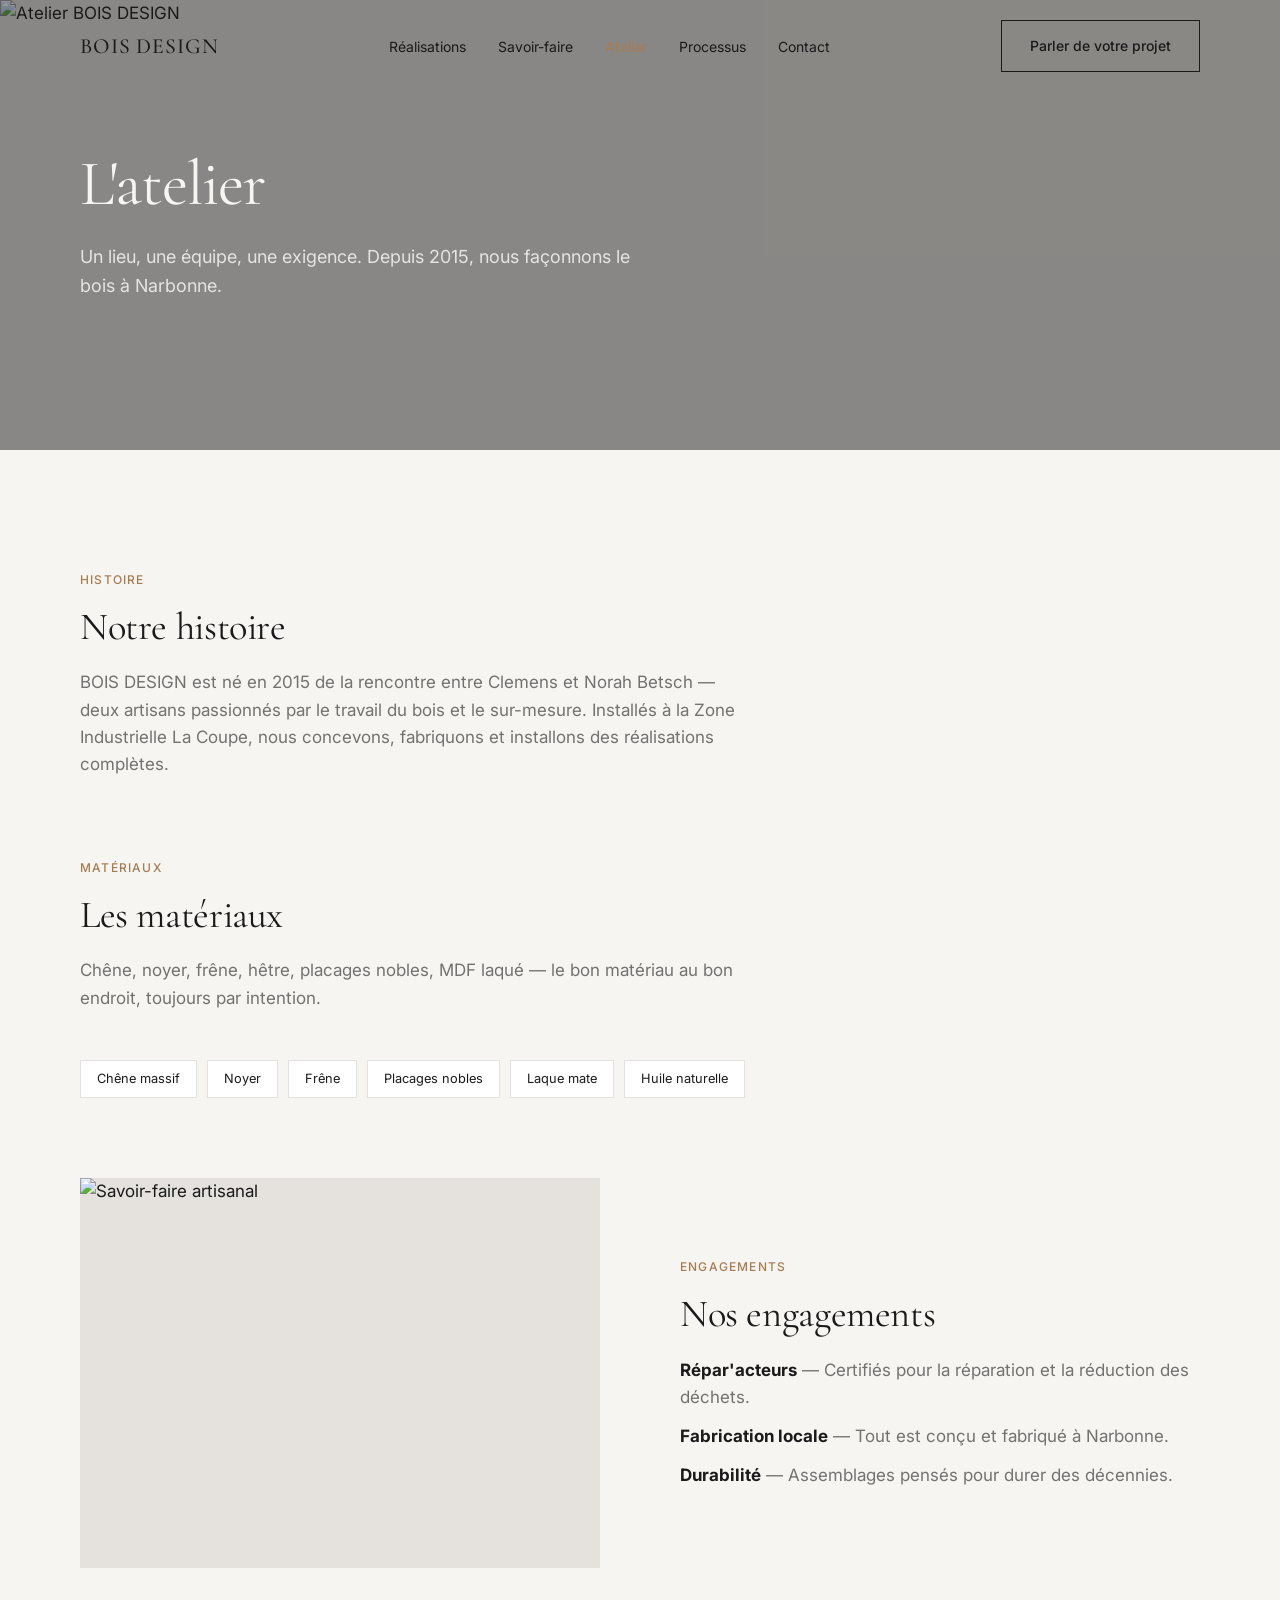
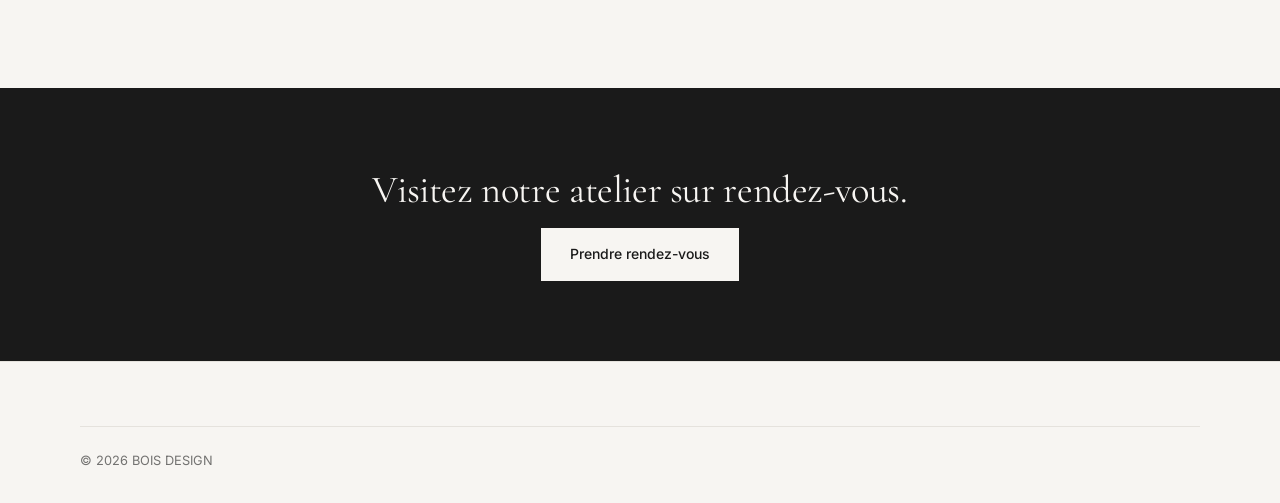
==== prototype/atelier.html @ b40c3cc8 "Site vitrine BOIS DESIGN Narbonne — prototype premium et documentation. Deploiement Vercel avec sort" ====
<!DOCTYPE html>
<html lang="fr">
<head>
  <meta charset="UTF-8">
  <meta name="viewport" content="width=device-width, initial-scale=1.0">
  <title>Notre Atelier d'Ébénisterie à Narbonne — BOIS DESIGN</title>
  <meta name="description" content="Atelier de fabrication à Narbonne depuis 2015. Ébénistes, certification Répar'acteurs, savoir-faire artisanal.">
  <link rel="preconnect" href="https://fonts.googleapis.com">
  <link rel="preconnect" href="https://fonts.gstatic.com" crossorigin>
  <link href="https://fonts.googleapis.com/css2?family=Cormorant+Garamond:wght@400;500&family=Inter:wght@400;500&display=swap" rel="stylesheet">
  <link rel="stylesheet" href="css/style.css">
</head>
<body>
  <header class="nav scrolled">
    <div class="container nav__inner">
      <a href="index.html" class="logo">BOIS DESIGN</a>
      <ul class="nav__links">
        <li><a href="realisations.html">Réalisations</a></li>
        <li><a href="savoir-faire.html">Savoir-faire</a></li>
        <li><a href="atelier.html">Atelier</a></li>
        <li><a href="processus.html">Processus</a></li>
        <li><a href="contact.html">Contact</a></li>
      </ul>
      <a href="contact.html" class="btn btn--outline nav__cta">Parler de votre projet</a>
      <button class="menu-toggle" aria-label="Menu"><span></span><span></span><span></span></button>
    </div>
  </header>

  <nav class="mobile-menu" aria-hidden="true">
    <a href="realisations.html">Réalisations</a>
    <a href="savoir-faire.html">Savoir-faire</a>
    <a href="atelier.html">Atelier</a>
    <a href="processus.html">Processus</a>
    <a href="contact.html">Contact</a>
    <a href="tel:+33468454340" class="mobile-menu__phone">04 68 45 43 40</a>
  </nav>

  <main>
    <section class="hero hero--page">
      <div class="hero__bg">
        <img src="https://images.unsplash.com/photo-1503387762-592deb58ef4e?w=1920&q=80" alt="Atelier BOIS DESIGN">
        <div class="hero__overlay"></div>
      </div>
      <div class="container hero__content reveal">
        <h1>L'atelier</h1>
        <p class="lead">Un lieu, une équipe, une exigence. Depuis 2015, nous façonnons le bois à Narbonne.</p>
      </div>
    </section>

    <section class="section">
      <div class="container">
        <div class="content-block reveal">
          <div class="overline">Histoire</div>
          <h2 class="h2">Notre histoire</h2>
          <p style="color:var(--text-muted);max-width:60ch;margin-top:16px">BOIS DESIGN est né en 2015 de la rencontre entre Clemens et Norah Betsch — deux artisans passionnés par le travail du bois et le sur-mesure. Installés à la Zone Industrielle La Coupe, nous concevons, fabriquons et installons des réalisations complètes.</p>
        </div>

        <div class="content-block reveal">
          <div class="overline">Matériaux</div>
          <h2 class="h2">Les matériaux</h2>
          <p style="color:var(--text-muted);max-width:60ch;margin:16px 0 24px">Chêne, noyer, frêne, hêtre, placages nobles, MDF laqué — le bon matériau au bon endroit, toujours par intention.</p>
          <div class="materials">
            <span class="material-tag">Chêne massif</span>
            <span class="material-tag">Noyer</span>
            <span class="material-tag">Frêne</span>
            <span class="material-tag">Placages nobles</span>
            <span class="material-tag">Laque mate</span>
            <span class="material-tag">Huile naturelle</span>
          </div>
        </div>

        <div class="content-block split reveal">
          <div class="split__image"><img src="https://images.unsplash.com/photo-1600047509807-ba8f99d2cdde?w=800&q=80" alt="Savoir-faire artisanal"></div>
          <div>
            <div class="overline">Engagements</div>
            <h2 class="h2">Nos engagements</h2>
            <p style="color:var(--text-muted);margin-top:16px"><strong style="color:var(--primary)">Répar'acteurs</strong> — Certifiés pour la réparation et la réduction des déchets.</p>
            <p style="color:var(--text-muted);margin-top:12px"><strong style="color:var(--primary)">Fabrication locale</strong> — Tout est conçu et fabriqué à Narbonne.</p>
            <p style="color:var(--text-muted);margin-top:12px"><strong style="color:var(--primary)">Durabilité</strong> — Assemblages pensés pour durer des décennies.</p>
          </div>
        </div>
      </div>
    </section>

    <section class="cta-banner">
      <div class="container reveal">
        <h2>Visitez notre atelier sur rendez-vous.</h2>
        <a href="contact.html" class="btn btn--primary">Prendre rendez-vous</a>
      </div>
    </section>
  </main>

  <footer class="footer">
    <div class="container footer__bottom"><span>© 2026 BOIS DESIGN</span></div>
  </footer>

  <script src="js/data.js"></script>
  <script src="js/app.js"></script>
</body>
</html>
---- prototype/css/style.css ----
:root {
  --primary: #1a1a1a;
  --secondary: #f7f5f2;
  --accent: #a67c52;
  --neutral: #e5e2dd;
  --white: #ffffff;
  --text-muted: rgba(26, 26, 26, 0.6);
  --container: 1280px;
  --section-space: 120px;
  --font-serif: "Cormorant Garamond", Georgia, serif;
  --font-sans: "Inter", system-ui, sans-serif;
}

*,
*::before,
*::after {
  box-sizing: border-box;
  margin: 0;
  padding: 0;
}

html {
  scroll-behavior: smooth;
}

body {
  font-family: var(--font-sans);
  font-size: 17px;
  line-height: 1.6;
  color: var(--primary);
  background: var(--secondary);
  -webkit-font-smoothing: antialiased;
}

img {
  display: block;
  max-width: 100%;
  height: auto;
  background: var(--neutral);
}

a {
  color: inherit;
  text-decoration: none;
}

button,
input,
select,
textarea {
  font: inherit;
}

.container {
  width: min(var(--container), 100% - 48px);
  margin-inline: auto;
}

@media (min-width: 1024px) {
  .container {
    width: min(var(--container), 100% - 160px);
  }
}

/* Nav */
.nav {
  position: fixed;
  inset: 0 0 auto;
  z-index: 100;
  padding: 20px 0;
  transition: background 0.3s, backdrop-filter 0.3s, border-color 0.3s;
}

.nav.scrolled {
  background: rgba(247, 245, 242, 0.9);
  backdrop-filter: blur(12px);
  border-bottom: 1px solid var(--neutral);
}

.nav__inner {
  display: flex;
  align-items: center;
  justify-content: space-between;
  gap: 24px;
}

.logo {
  font-family: var(--font-serif);
  font-size: 1.35rem;
  letter-spacing: 0.04em;
  font-weight: 500;
}

.nav__links {
  display: none;
  align-items: center;
  gap: 32px;
  list-style: none;
}

.nav__links a {
  font-size: 0.875rem;
  transition: color 0.2s;
}

.nav__links a:hover,
.nav__links a.active {
  color: var(--accent);
}

.nav__cta {
  display: none;
}

.btn {
  display: inline-flex;
  align-items: center;
  justify-content: center;
  gap: 8px;
  padding: 14px 28px;
  font-size: 0.875rem;
  font-weight: 500;
  border: 1px solid transparent;
  cursor: pointer;
  transition: background 0.25s, color 0.25s, border-color 0.25s;
}

.btn--primary {
  background: var(--primary);
  color: var(--secondary);
}

.btn--primary:hover {
  background: #333;
}

.btn--outline {
  background: transparent;
  color: var(--primary);
  border-color: var(--primary);
}

.btn--outline:hover {
  background: var(--primary);
  color: var(--secondary);
}

.btn--text {
  padding: 0;
  background: none;
  color: var(--accent);
  font-weight: 500;
}

.btn--text:hover {
  color: var(--primary);
}

.menu-toggle {
  display: flex;
  flex-direction: column;
  gap: 5px;
  background: none;
  border: none;
  cursor: pointer;
  padding: 4px;
}

.menu-toggle span {
  display: block;
  width: 22px;
  height: 1.5px;
  background: var(--primary);
  transition: transform 0.3s, opacity 0.3s;
}

.menu-toggle.open span:nth-child(1) {
  transform: translateY(6.5px) rotate(45deg);
}

.menu-toggle.open span:nth-child(2) {
  opacity: 0;
}

.menu-toggle.open span:nth-child(3) {
  transform: translateY(-6.5px) rotate(-45deg);
}

.mobile-menu {
  position: fixed;
  inset: 0;
  z-index: 99;
  background: var(--secondary);
  padding: 100px 32px 40px;
  display: flex;
  flex-direction: column;
  gap: 24px;
  transform: translateX(100%);
  transition: transform 0.35s ease;
}

.mobile-menu.open {
  transform: translateX(0);
}

.mobile-menu a {
  font-family: var(--font-serif);
  font-size: 2rem;
}

.mobile-menu__phone {
  margin-top: auto;
  font-size: 1.1rem;
  color: var(--accent);
}

@media (min-width: 900px) {
  .nav__links,
  .nav__cta {
    display: flex;
  }

  .menu-toggle {
    display: none;
  }
}

/* Typography */
.overline {
  font-size: 0.75rem;
  font-weight: 500;
  letter-spacing: 0.1em;
  text-transform: uppercase;
  color: var(--accent);
  margin-bottom: 16px;
}

h1,
.h1 {
  font-family: var(--font-serif);
  font-size: clamp(2.25rem, 5vw, 4rem);
  font-weight: 400;
  line-height: 1.1;
  letter-spacing: -0.02em;
}

h2,
.h2 {
  font-family: var(--font-serif);
  font-size: clamp(1.75rem, 3vw, 2.75rem);
  font-weight: 400;
  line-height: 1.15;
  letter-spacing: -0.01em;
}

.lead {
  font-size: 1.125rem;
  color: var(--text-muted);
  max-width: 52ch;
}

.section {
  padding: var(--section-space) 0;
}

.section--tight {
  padding: 80px 0;
}

.section-header {
  margin-bottom: 64px;
}

.section-header--center {
  text-align: center;
}

.section-header--center .lead {
  margin-inline: auto;
}

/* Hero */
.hero {
  position: relative;
  min-height: 100vh;
  display: flex;
  align-items: flex-end;
  padding-bottom: 80px;
  overflow: hidden;
}

.hero__bg {
  position: absolute;
  inset: 0;
  z-index: 0;
}

.hero__bg img,
.hero__video {
  width: 100%;
  height: 100%;
  object-fit: cover;
}

.hero__video {
  display: block;
}

@media (prefers-reduced-motion: reduce) {
  .hero__video {
    display: none;
  }

  .hero__bg--video {
    background-image: url("https://images.unsplash.com/photo-1600607687939-ce8a6c25118c?w=1920&q=80");
    background-size: cover;
    background-position: center;
  }
}

.hero__overlay {
  position: absolute;
  inset: 0;
  background: linear-gradient(
    to top,
    rgba(26, 26, 26, 0.75) 0%,
    rgba(26, 26, 26, 0.2) 50%,
    rgba(26, 26, 26, 0.35) 100%
  );
}

.hero__content {
  position: relative;
  z-index: 1;
  color: var(--secondary);
}

.hero__content .lead {
  color: rgba(247, 245, 242, 0.85);
  margin: 24px 0 40px;
}

.hero__actions {
  display: flex;
  flex-wrap: wrap;
  gap: 16px;
}

.hero--page {
  min-height: 50vh;
  align-items: center;
  padding-top: 120px;
}

.hero--page .hero__overlay {
  background: rgba(26, 26, 26, 0.45);
}

/* Intro */
.intro {
  text-align: center;
}

.intro p {
  max-width: 68ch;
  margin-inline: auto;
  font-size: 1.2rem;
  line-height: 1.7;
  color: var(--text-muted);
}

/* Projects grid */
.projects-grid {
  display: grid;
  grid-template-columns: 1fr;
  gap: 32px;
}

@media (min-width: 700px) {
  .projects-grid {
    grid-template-columns: repeat(2, 1fr);
  }
}

@media (min-width: 1024px) {
  .projects-grid--3 {
    grid-template-columns: repeat(3, 1fr);
  }
}

.project-card {
  display: block;
  group: card;
}

.project-card__image {
  position: relative;
  overflow: hidden;
  aspect-ratio: 4 / 5;
  background: var(--neutral);
}

.project-card__image img {
  width: 100%;
  height: 100%;
  object-fit: cover;
  transition: transform 0.6s ease;
}

.project-card:hover .project-card__image img {
  transform: scale(1.03);
}

.project-card__meta {
  padding-top: 20px;
}

.project-card__cat {
  font-size: 0.7rem;
  font-weight: 500;
  letter-spacing: 0.1em;
  text-transform: uppercase;
  color: var(--accent);
}

.project-card__title {
  font-family: var(--font-serif);
  font-size: 1.5rem;
  margin-top: 6px;
}

.project-card__info {
  font-size: 0.875rem;
  color: var(--text-muted);
  margin-top: 4px;
}

/* Filters */
.filters {
  display: flex;
  flex-wrap: wrap;
  gap: 8px 24px;
  margin-bottom: 48px;
}

.filter-btn {
  background: none;
  border: none;
  padding: 8px 0;
  font-size: 0.875rem;
  color: var(--text-muted);
  cursor: pointer;
  position: relative;
  transition: color 0.2s;
}

.filter-btn::after {
  content: "";
  position: absolute;
  left: 0;
  bottom: 0;
  width: 0;
  height: 1px;
  background: var(--accent);
  transition: width 0.3s;
}

.filter-btn:hover,
.filter-btn.active {
  color: var(--primary);
}

.filter-btn.active::after {
  width: 100%;
}

/* Expertise */
.expertise-grid {
  display: grid;
  grid-template-columns: 1fr;
  gap: 40px;
}

@media (min-width: 768px) {
  .expertise-grid {
    grid-template-columns: repeat(2, 1fr);
  }
}

@media (min-width: 1024px) {
  .expertise-grid {
    grid-template-columns: repeat(4, 1fr);
    gap: 32px;
  }
}

.expertise-item h3 {
  font-family: var(--font-serif);
  font-size: 1.35rem;
  margin-bottom: 12px;
}

.expertise-item p {
  font-size: 0.95rem;
  color: var(--text-muted);
}

/* Process */
.process-steps {
  display: grid;
  grid-template-columns: 1fr;
  gap: 32px;
}

@media (min-width: 768px) {
  .process-steps {
    grid-template-columns: repeat(4, 1fr);
    gap: 24px;
  }
}

.process-step__num {
  font-family: var(--font-serif);
  font-size: 2.5rem;
  color: var(--accent);
  line-height: 1;
  margin-bottom: 12px;
}

.process-step h3 {
  font-family: var(--font-serif);
  font-size: 1.25rem;
  margin-bottom: 8px;
}

.process-step p {
  font-size: 0.9rem;
  color: var(--text-muted);
}

/* Split */
.split {
  display: grid;
  grid-template-columns: 1fr;
  gap: 48px;
  align-items: center;
}

@media (min-width: 900px) {
  .split {
    grid-template-columns: 1fr 1fr;
    gap: 80px;
  }

  .split--reverse .split__image {
    order: -1;
  }
}

.split__image {
  overflow: hidden;
  aspect-ratio: 4 / 3;
  background: var(--neutral);
}

.split__image img {
  width: 100%;
  height: 100%;
  object-fit: cover;
}

/* Testimonials */
.testimonials {
  display: grid;
  grid-template-columns: 1fr;
  gap: 40px;
}

@media (min-width: 768px) {
  .testimonials {
    grid-template-columns: repeat(2, 1fr);
  }
}

.testimonial blockquote {
  font-family: var(--font-serif);
  font-size: 1.35rem;
  line-height: 1.5;
  margin-bottom: 16px;
}

.testimonial cite {
  font-size: 0.875rem;
  font-style: normal;
  color: var(--text-muted);
}

/* CTA banner */
.cta-banner {
  background: var(--primary);
  color: var(--secondary);
  padding: 80px 0;
  text-align: center;
}

.cta-banner h2 {
  margin-bottom: 16px;
}

.cta-banner p {
  color: rgba(247, 245, 242, 0.75);
  margin-bottom: 32px;
}

.cta-banner__actions {
  display: flex;
  flex-wrap: wrap;
  gap: 16px;
  justify-content: center;
}

.cta-banner .btn--primary {
  background: var(--secondary);
  color: var(--primary);
}

.cta-banner .btn--outline {
  border-color: var(--secondary);
  color: var(--secondary);
}

.cta-banner .btn--outline:hover {
  background: var(--secondary);
  color: var(--primary);
}

/* Footer */
.footer {
  padding: 64px 0 32px;
  border-top: 1px solid var(--neutral);
}

.footer__grid {
  display: grid;
  grid-template-columns: 1fr;
  gap: 40px;
  margin-bottom: 48px;
}

@media (min-width: 768px) {
  .footer__grid {
    grid-template-columns: 2fr 1fr 1fr;
  }
}

.footer__brand p {
  margin-top: 16px;
  color: var(--text-muted);
  max-width: 28ch;
}

.footer h4 {
  font-size: 0.75rem;
  font-weight: 500;
  letter-spacing: 0.08em;
  text-transform: uppercase;
  margin-bottom: 16px;
}

.footer ul {
  list-style: none;
  display: flex;
  flex-direction: column;
  gap: 10px;
}

.footer a:hover {
  color: var(--accent);
}

.footer__bottom {
  padding-top: 24px;
  border-top: 1px solid var(--neutral);
  font-size: 0.8rem;
  color: var(--text-muted);
  display: flex;
  flex-wrap: wrap;
  gap: 8px 24px;
  justify-content: space-between;
}

/* Project detail */
.project-hero {
  width: 100%;
  aspect-ratio: 16 / 7;
  overflow: hidden;
  margin-top: 72px;
  background: var(--neutral);
}

.project-hero img {
  width: 100%;
  height: 100%;
  object-fit: cover;
}

.project-meta {
  display: flex;
  flex-wrap: wrap;
  gap: 8px 24px;
  font-size: 0.875rem;
  color: var(--text-muted);
  margin: 24px 0 40px;
  padding-bottom: 40px;
  border-bottom: 1px solid var(--neutral);
}

.project-body {
  max-width: 68ch;
}

.project-body p {
  margin-bottom: 20px;
  color: var(--text-muted);
  font-size: 1.05rem;
}

.materials {
  display: flex;
  flex-wrap: wrap;
  gap: 10px;
  margin: 48px 0;
}

.material-tag {
  padding: 8px 16px;
  font-size: 0.8rem;
  border: 1px solid var(--neutral);
  background: var(--white);
}

.project-gallery {
  display: grid;
  grid-template-columns: 1fr;
  gap: 16px;
  margin: 64px 0;
}

@media (min-width: 700px) {
  .project-gallery {
    grid-template-columns: repeat(2, 1fr);
  }
}

.project-gallery img {
  width: 100%;
  aspect-ratio: 4 / 3;
  object-fit: cover;
  background: var(--neutral);
}

.project-nav {
  display: flex;
  justify-content: space-between;
  align-items: center;
  gap: 24px;
  padding: 48px 0;
  border-top: 1px solid var(--neutral);
  flex-wrap: wrap;
}

/* Content blocks */
.content-block {
  margin-bottom: 80px;
}

.content-block:last-child {
  margin-bottom: 0;
}

.content-block h2 {
  margin-bottom: 20px;
}

.content-block p {
  color: var(--text-muted);
  max-width: 60ch;
}

/* Form */
.form {
  max-width: 560px;
}

.form-group {
  margin-bottom: 24px;
}

.form-group label {
  display: block;
  font-size: 0.8rem;
  font-weight: 500;
  letter-spacing: 0.04em;
  text-transform: uppercase;
  margin-bottom: 8px;
}

.form-group input,
.form-group select,
.form-group textarea {
  width: 100%;
  padding: 14px 16px;
  border: 1px solid var(--neutral);
  background: var(--white);
  color: var(--primary);
  transition: border-color 0.2s;
}

.form-group input:focus,
.form-group select:focus,
.form-group textarea:focus {
  outline: none;
  border-color: var(--accent);
}

.form-group textarea {
  min-height: 140px;
  resize: vertical;
}

.form-checkbox {
  display: flex;
  gap: 10px;
  align-items: flex-start;
  font-size: 0.85rem;
  color: var(--text-muted);
}

.form-checkbox input {
  margin-top: 4px;
}

.form-success {
  display: none;
  padding: 24px;
  background: var(--white);
  border: 1px solid var(--neutral);
}

.form-success.visible {
  display: block;
}

.contact-info {
  margin-top: 64px;
  padding-top: 48px;
  border-top: 1px solid var(--neutral);
}

.contact-info__grid {
  display: grid;
  grid-template-columns: 1fr;
  gap: 32px;
  margin-top: 32px;
}

@media (min-width: 600px) {
  .contact-info__grid {
    grid-template-columns: repeat(3, 1fr);
  }
}

.contact-info h3 {
  font-family: var(--font-serif);
  font-size: 1.1rem;
  margin-bottom: 8px;
}

.contact-info p,
.contact-info a {
  font-size: 0.95rem;
  color: var(--text-muted);
}

.contact-info a:hover {
  color: var(--accent);
}

.faq {
  margin-top: 64px;
}

.faq-item {
  padding: 24px 0;
  border-bottom: 1px solid var(--neutral);
}

.faq-item h3 {
  font-family: var(--font-serif);
  font-size: 1.2rem;
  margin-bottom: 8px;
}

.faq-item p {
  font-size: 0.95rem;
  color: var(--text-muted);
}

/* Animations */
.reveal {
  opacity: 0;
  transform: translateY(20px);
  transition: opacity 0.6s ease, transform 0.6s ease;
}

.reveal.visible {
  opacity: 1;
  transform: translateY(0);
}

/* Sticky mobile CTA */
.sticky-cta {
  position: fixed;
  bottom: 0;
  left: 0;
  right: 0;
  z-index: 90;
  display: flex;
  gap: 8px;
  padding: 12px 16px;
  background: rgba(247, 245, 242, 0.95);
  backdrop-filter: blur(8px);
  border-top: 1px solid var(--neutral);
  transform: translateY(100%);
  transition: transform 0.3s;
}

.sticky-cta.visible {
  transform: translateY(0);
}

.sticky-cta .btn {
  flex: 1;
  padding: 12px;
  font-size: 0.8rem;
}

@media (min-width: 900px) {
  .sticky-cta {
    display: none;
  }
}

@media (max-width: 768px) {
  :root {
    --section-space: 80px;
  }

  .hero {
    min-height: 85vh;
  }
}
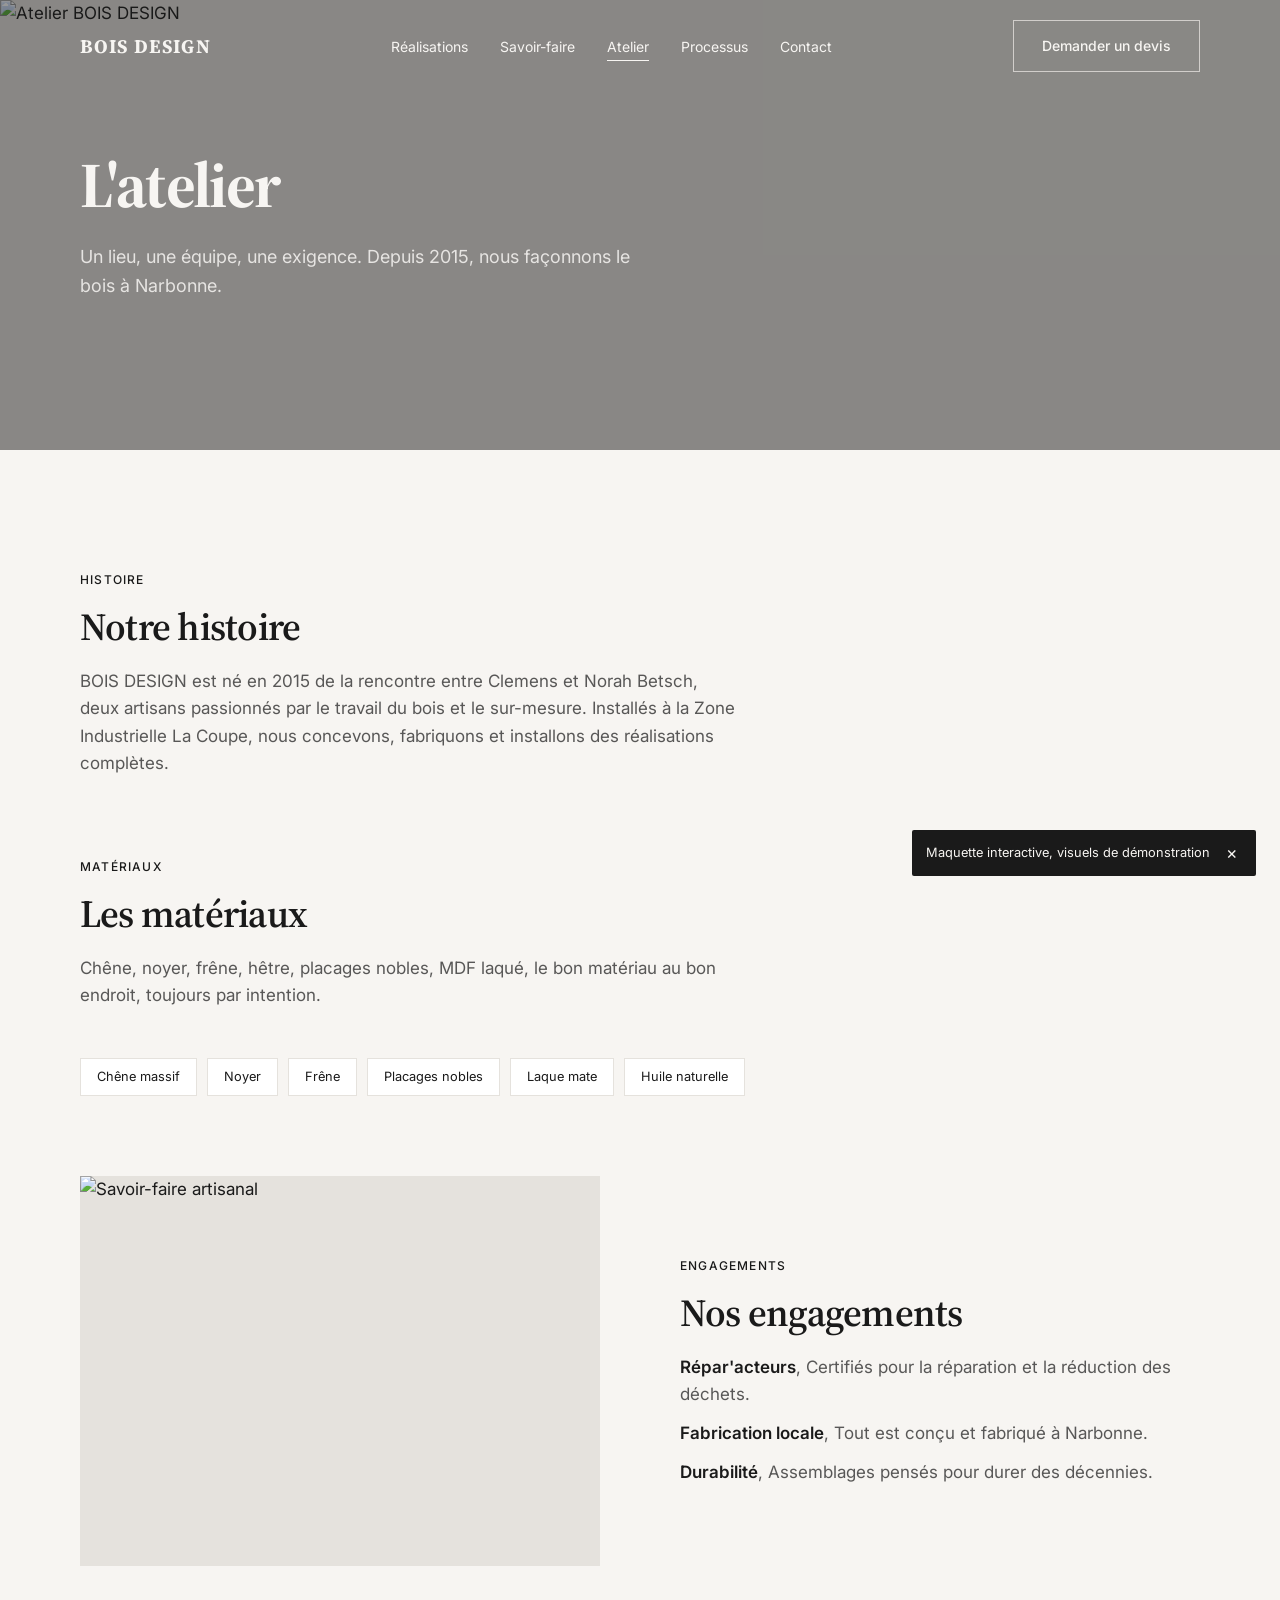
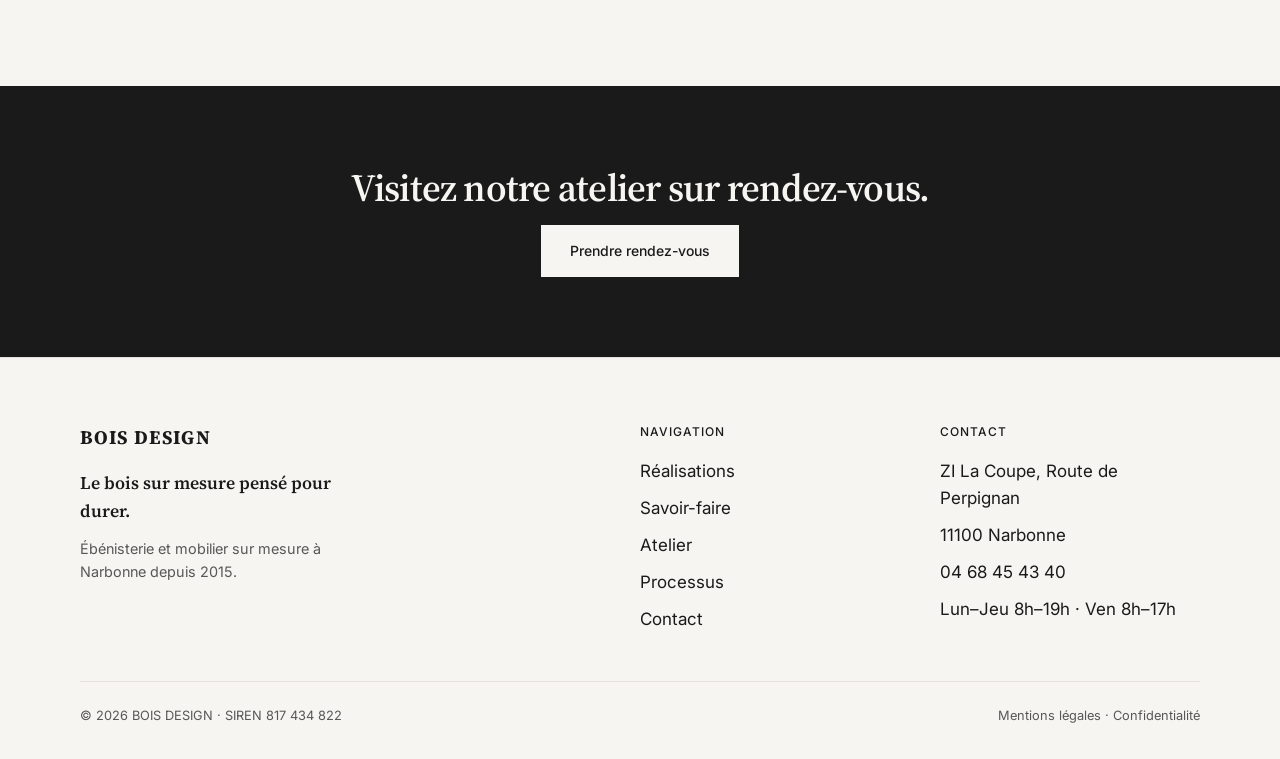
==== commit e0903d7b: "Responsive mobile complet et menu hamburger premium. Panneau latéral animé, safe areas iOS, mise en " ====
--- a/prototype/atelier.html
+++ b/prototype/atelier.html
@@ -2,40 +2,58 @@
 <html lang="fr">
 <head>
   <meta charset="UTF-8">
-  <meta name="viewport" content="width=device-width, initial-scale=1.0">
-  <title>Notre Atelier d'Ébénisterie à Narbonne — BOIS DESIGN</title>
+  <meta name="viewport" content="width=device-width, initial-scale=1.0, viewport-fit=cover">
+  <title>Notre Atelier d'Ébénisterie à Narbonne, BOIS DESIGN</title>
   <meta name="description" content="Atelier de fabrication à Narbonne depuis 2015. Ébénistes, certification Répar'acteurs, savoir-faire artisanal.">
   <link rel="preconnect" href="https://fonts.googleapis.com">
   <link rel="preconnect" href="https://fonts.gstatic.com" crossorigin>
-  <link href="https://fonts.googleapis.com/css2?family=Cormorant+Garamond:wght@400;500&family=Inter:wght@400;500&display=swap" rel="stylesheet">
+  <link href="https://fonts.googleapis.com/css2?family=Source+Serif+4:opsz,wght@8..60,600;8..60,700&family=Inter:wght@400;500;600&display=swap" rel="stylesheet">
   <link rel="stylesheet" href="css/style.css">
 </head>
-<body>
-  <header class="nav scrolled">
+<body class="page-atelier">
+  <a class="skip-link" href="#main">Aller au contenu</a>
+
+  <header class="nav nav--hero" id="site-nav">
     <div class="container nav__inner">
-      <a href="index.html" class="logo">BOIS DESIGN</a>
-      <ul class="nav__links">
-        <li><a href="realisations.html">Réalisations</a></li>
-        <li><a href="savoir-faire.html">Savoir-faire</a></li>
-        <li><a href="atelier.html">Atelier</a></li>
-        <li><a href="processus.html">Processus</a></li>
-        <li><a href="contact.html">Contact</a></li>
-      </ul>
-      <a href="contact.html" class="btn btn--outline nav__cta">Parler de votre projet</a>
-      <button class="menu-toggle" aria-label="Menu"><span></span><span></span><span></span></button>
+      <a href="/" class="logo" aria-label="BOIS DESIGN, accueil">BOIS DESIGN</a>
+      <nav aria-label="Navigation principale">
+        <ul class="nav__links">
+          <li><a href="/realisations">Réalisations</a></li>
+          <li><a href="/savoir-faire">Savoir-faire</a></li>
+          <li><a href="/atelier">Atelier</a></li>
+          <li><a href="/processus">Processus</a></li>
+          <li><a href="/contact">Contact</a></li>
+        </ul>
+      </nav>
+      <a href="/contact" class="btn btn--outline nav__cta">Demander un devis</a>
+      <button type="button" class="menu-toggle" aria-expanded="false" aria-controls="mobile-menu" aria-label="Ouvrir le menu">
+        <span class="menu-toggle__bars" aria-hidden="true">
+          <span class="menu-toggle__bar"></span>
+          <span class="menu-toggle__bar"></span>
+        </span>
+      </button>
     </div>
   </header>
 
-  <nav class="mobile-menu" aria-hidden="true">
-    <a href="realisations.html">Réalisations</a>
-    <a href="savoir-faire.html">Savoir-faire</a>
-    <a href="atelier.html">Atelier</a>
-    <a href="processus.html">Processus</a>
-    <a href="contact.html">Contact</a>
-    <a href="tel:+33468454340" class="mobile-menu__phone">04 68 45 43 40</a>
-  </nav>
+  <div class="mobile-menu" id="mobile-menu" aria-hidden="true">
+    <button type="button" class="mobile-menu__backdrop" aria-label="Fermer le menu" tabindex="-1"></button>
+    <aside class="mobile-menu__panel" aria-label="Menu mobile">
+      <p class="mobile-menu__label">Navigation</p>
+      <nav class="mobile-menu__nav" aria-label="Liens du menu">
+        <a href="/realisations">Réalisations</a>
+        <a href="/savoir-faire">Savoir-faire</a>
+        <a href="/atelier">Atelier</a>
+        <a href="/processus">Processus</a>
+        <a href="/contact">Contact</a>
+      </nav>
+      <div class="mobile-menu__footer">
+        <a href="/contact" class="btn btn--primary mobile-menu__cta">Demander un devis</a>
+        <a href="tel:+33468454340" class="mobile-menu__phone">04 68 45 43 40</a>
+      </div>
+    </aside>
+  </div>
 
-  <main>
+<main id="main">
     <section class="hero hero--page">
       <div class="hero__bg">
         <img src="https://images.unsplash.com/photo-1503387762-592deb58ef4e?w=1920&q=80" alt="Atelier BOIS DESIGN">
@@ -52,13 +70,13 @@
         <div class="content-block reveal">
           <div class="overline">Histoire</div>
           <h2 class="h2">Notre histoire</h2>
-          <p style="color:var(--text-muted);max-width:60ch;margin-top:16px">BOIS DESIGN est né en 2015 de la rencontre entre Clemens et Norah Betsch — deux artisans passionnés par le travail du bois et le sur-mesure. Installés à la Zone Industrielle La Coupe, nous concevons, fabriquons et installons des réalisations complètes.</p>
+          <p style="color:var(--text-muted);max-width:60ch;margin-top:16px">BOIS DESIGN est né en 2015 de la rencontre entre Clemens et Norah Betsch, deux artisans passionnés par le travail du bois et le sur-mesure. Installés à la Zone Industrielle La Coupe, nous concevons, fabriquons et installons des réalisations complètes.</p>
         </div>
 
         <div class="content-block reveal">
           <div class="overline">Matériaux</div>
           <h2 class="h2">Les matériaux</h2>
-          <p style="color:var(--text-muted);max-width:60ch;margin:16px 0 24px">Chêne, noyer, frêne, hêtre, placages nobles, MDF laqué — le bon matériau au bon endroit, toujours par intention.</p>
+          <p style="color:var(--text-muted);max-width:60ch;margin:16px 0 24px">Chêne, noyer, frêne, hêtre, placages nobles, MDF laqué, le bon matériau au bon endroit, toujours par intention.</p>
           <div class="materials">
             <span class="material-tag">Chêne massif</span>
             <span class="material-tag">Noyer</span>
@@ -74,9 +92,9 @@
           <div>
             <div class="overline">Engagements</div>
             <h2 class="h2">Nos engagements</h2>
-            <p style="color:var(--text-muted);margin-top:16px"><strong style="color:var(--primary)">Répar'acteurs</strong> — Certifiés pour la réparation et la réduction des déchets.</p>
-            <p style="color:var(--text-muted);margin-top:12px"><strong style="color:var(--primary)">Fabrication locale</strong> — Tout est conçu et fabriqué à Narbonne.</p>
-            <p style="color:var(--text-muted);margin-top:12px"><strong style="color:var(--primary)">Durabilité</strong> — Assemblages pensés pour durer des décennies.</p>
+            <p style="color:var(--text-muted);margin-top:16px"><strong class="text-accent">Répar'acteurs</strong>, Certifiés pour la réparation et la réduction des déchets.</p>
+            <p style="color:var(--text-muted);margin-top:12px"><strong class="text-accent">Fabrication locale</strong>, Tout est conçu et fabriqué à Narbonne.</p>
+            <p style="color:var(--text-muted);margin-top:12px"><strong class="text-accent">Durabilité</strong>, Assemblages pensés pour durer des décennies.</p>
           </div>
         </div>
       </div>
@@ -85,14 +103,48 @@
     <section class="cta-banner">
       <div class="container reveal">
         <h2>Visitez notre atelier sur rendez-vous.</h2>
-        <a href="contact.html" class="btn btn--primary">Prendre rendez-vous</a>
+        <a href="/contact" class="btn btn--primary">Prendre rendez-vous</a>
       </div>
     </section>
   </main>
 
-  <footer class="footer">
-    <div class="container footer__bottom"><span>© 2026 BOIS DESIGN</span></div>
+  <footer class="footer" id="site-footer">
+    <div class="container footer__grid">
+      <div class="footer__brand">
+        <div class="logo">BOIS DESIGN</div>
+        <p>Le bois sur mesure pensé pour durer.</p>
+        <p class="footer__baseline">Ébénisterie et mobilier sur mesure à Narbonne depuis 2015.</p>
+      </div>
+      <div>
+        <h4>Navigation</h4>
+        <ul>
+          <li><a href="/realisations">Réalisations</a></li>
+          <li><a href="/savoir-faire">Savoir-faire</a></li>
+          <li><a href="/atelier">Atelier</a></li>
+          <li><a href="/processus">Processus</a></li>
+          <li><a href="/contact">Contact</a></li>
+        </ul>
+      </div>
+      <div>
+        <h4>Contact</h4>
+        <ul>
+          <li>ZI La Coupe, Route de Perpignan</li>
+          <li>11100 Narbonne</li>
+          <li><a href="tel:+33468454340">04 68 45 43 40</a></li>
+          <li>Lun–Jeu 8h–19h · Ven 8h–17h</li>
+        </ul>
+      </div>
+    </div>
+    <div class="container footer__bottom">
+      <span>© 2026 BOIS DESIGN · SIREN 817 434 822</span>
+      <span><a href="/mentions-legales">Mentions légales</a> · <a href="/politique-confidentialite">Confidentialité</a></span>
+    </div>
   </footer>
+
+  <div class="sticky-cta">
+    <a href="tel:+33468454340" class="btn btn--outline">Appeler</a>
+    <a href="/contact" class="btn btn--primary">Devis</a>
+  </div>
 
   <script src="js/data.js"></script>
   <script src="js/app.js"></script>
--- a/prototype/css/style.css
+++ b/prototype/css/style.css
@@ -1,13 +1,16 @@
 :root {
   --primary: #1a1a1a;
   --secondary: #f7f5f2;
-  --accent: #a67c52;
+  --accent: #1a1a1a;
+  --accent-hover: #000000;
+  --accent-soft: rgba(26, 26, 26, 0.55);
+  --accent-on-dark: #f7f5f2;
   --neutral: #e5e2dd;
   --white: #ffffff;
-  --text-muted: rgba(26, 26, 26, 0.6);
+  --text-muted: rgba(26, 26, 26, 0.72);
   --container: 1280px;
   --section-space: 120px;
-  --font-serif: "Cormorant Garamond", Georgia, serif;
+  --font-serif: "Source Serif 4", Georgia, serif;
   --font-sans: "Inter", system-ui, sans-serif;
 }
 
@@ -21,6 +24,8 @@
 
 html {
   scroll-behavior: smooth;
+  -webkit-text-size-adjust: 100%;
+  text-size-adjust: 100%;
 }
 
 body {
@@ -30,6 +35,13 @@
   color: var(--primary);
   background: var(--secondary);
   -webkit-font-smoothing: antialiased;
+  min-height: 100vh;
+  display: flex;
+  flex-direction: column;
+}
+
+main {
+  flex: 1;
 }
 
 img {
@@ -44,6 +56,15 @@
   text-decoration: none;
 }
 
+a:focus-visible,
+button:focus-visible,
+input:focus-visible,
+select:focus-visible,
+textarea:focus-visible {
+  outline: 2px solid var(--accent);
+  outline-offset: 2px;
+}
+
 button,
 input,
 select,
@@ -52,14 +73,35 @@
 }
 
 .container {
-  width: min(var(--container), 100% - 48px);
+  width: min(var(--container), 100% - 32px);
   margin-inline: auto;
+}
+
+@media (min-width: 768px) {
+  .container {
+    width: min(var(--container), 100% - 48px);
+  }
 }
 
 @media (min-width: 1024px) {
   .container {
     width: min(var(--container), 100% - 160px);
   }
+}
+
+.skip-link {
+  position: absolute;
+  left: 16px;
+  top: -100px;
+  z-index: 200;
+  padding: 10px 16px;
+  background: var(--primary);
+  color: var(--secondary);
+  font-size: 0.875rem;
+}
+
+.skip-link:focus {
+  top: 16px;
 }
 
 /* Nav */
@@ -68,11 +110,43 @@
   inset: 0 0 auto;
   z-index: 100;
   padding: 20px 0;
-  transition: background 0.3s, backdrop-filter 0.3s, border-color 0.3s;
-}
-
+  transition: background 0.3s, backdrop-filter 0.3s, border-color 0.3s, color 0.3s;
+}
+
+.nav--hero:not(.scrolled) {
+  color: var(--secondary);
+}
+
+.nav--hero:not(.scrolled) .menu-toggle {
+  color: var(--secondary);
+  border-color: rgba(247, 245, 242, 0.35);
+  background: rgba(247, 245, 242, 0.08);
+}
+
+.nav--hero:not(.scrolled) .btn--outline {
+  color: var(--secondary);
+  border-color: rgba(247, 245, 242, 0.65);
+}
+
+.nav--hero:not(.scrolled) .btn--outline:hover {
+  background: var(--secondary);
+  color: var(--primary);
+}
+
+.nav--hero:not(.scrolled) .nav__links a:hover,
+.nav--hero:not(.scrolled) .nav__links a.active {
+  color: var(--accent-on-dark);
+}
+
+.nav--inner,
 .nav.scrolled {
-  background: rgba(247, 245, 242, 0.9);
+  background: rgba(247, 245, 242, 0.92);
+  backdrop-filter: blur(12px);
+  border-bottom: 1px solid var(--neutral);
+}
+
+.nav.scrolled {
+  background: rgba(247, 245, 242, 0.92);
   backdrop-filter: blur(12px);
   border-bottom: 1px solid var(--neutral);
 }
@@ -86,9 +160,10 @@
 
 .logo {
   font-family: var(--font-serif);
-  font-size: 1.35rem;
-  letter-spacing: 0.04em;
-  font-weight: 500;
+  font-size: 1.2rem;
+  letter-spacing: 0.06em;
+  font-weight: 700;
+  white-space: nowrap;
 }
 
 .nav__links {
@@ -143,6 +218,13 @@
 .btn--outline:hover {
   background: var(--primary);
   color: var(--secondary);
+  border-color: var(--primary);
+}
+
+.nav__cta.btn--outline:hover {
+  background: var(--accent);
+  border-color: var(--accent);
+  color: var(--secondary);
 }
 
 .btn--text {
@@ -153,65 +235,252 @@
 }
 
 .btn--text:hover {
+  color: var(--accent-hover);
+}
+
+.menu-toggle {
+  position: relative;
+  z-index: 101;
+  display: flex;
+  align-items: center;
+  justify-content: center;
+  width: 46px;
+  height: 46px;
+  padding: 0;
+  border: 1px solid var(--neutral);
+  border-radius: 50%;
+  background: rgba(255, 255, 255, 0.65);
   color: var(--primary);
-}
-
-.menu-toggle {
-  display: flex;
-  flex-direction: column;
-  gap: 5px;
-  background: none;
-  border: none;
   cursor: pointer;
-  padding: 4px;
-}
-
-.menu-toggle span {
+  transition:
+    transform 0.15s ease-out,
+    border-color 0.2s ease,
+    background 0.2s ease,
+    color 0.2s ease;
+}
+
+.menu-toggle:hover {
+  border-color: var(--accent);
+}
+
+.menu-toggle:active {
+  transform: scale(0.94);
+}
+
+.menu-toggle__bars {
+  position: relative;
   display: block;
-  width: 22px;
+  width: 18px;
+  height: 11px;
+}
+
+.menu-toggle__bar {
+  position: absolute;
+  left: 0;
+  width: 100%;
   height: 1.5px;
-  background: var(--primary);
-  transition: transform 0.3s, opacity 0.3s;
-}
-
-.menu-toggle.open span:nth-child(1) {
-  transform: translateY(6.5px) rotate(45deg);
-}
-
-.menu-toggle.open span:nth-child(2) {
-  opacity: 0;
-}
-
-.menu-toggle.open span:nth-child(3) {
-  transform: translateY(-6.5px) rotate(-45deg);
+  background: currentColor;
+  border-radius: 1px;
+  transition:
+    transform 0.38s cubic-bezier(0.22, 1, 0.36, 1),
+    top 0.38s cubic-bezier(0.22, 1, 0.36, 1),
+    bottom 0.38s cubic-bezier(0.22, 1, 0.36, 1);
+}
+
+.menu-toggle__bar:first-child {
+  top: 0;
+}
+
+.menu-toggle__bar:last-child {
+  bottom: 0;
+}
+
+.menu-toggle.open .menu-toggle__bar:first-child {
+  top: 50%;
+  transform: translateY(-50%) rotate(45deg);
+}
+
+.menu-toggle.open .menu-toggle__bar:last-child {
+  bottom: auto;
+  top: 50%;
+  transform: translateY(-50%) rotate(-45deg);
+}
+
+.nav.scrolled .menu-toggle,
+.nav--inner .menu-toggle {
+  background: var(--white);
 }
 
 .mobile-menu {
   position: fixed;
   inset: 0;
   z-index: 99;
+  pointer-events: none;
+  visibility: hidden;
+}
+
+.mobile-menu.open {
+  pointer-events: auto;
+  visibility: visible;
+}
+
+.mobile-menu__backdrop {
+  position: absolute;
+  inset: 0;
+  border: none;
+  padding: 0;
+  background: rgba(26, 26, 26, 0.42);
+  backdrop-filter: blur(6px);
+  opacity: 0;
+  cursor: pointer;
+  transition: opacity 0.32s ease-out;
+}
+
+.mobile-menu.open .mobile-menu__backdrop {
+  opacity: 1;
+}
+
+.mobile-menu__panel {
+  position: absolute;
+  top: 0;
+  right: 0;
+  bottom: 0;
+  display: flex;
+  flex-direction: column;
+  width: min(100%, 340px);
+  padding: calc(88px + env(safe-area-inset-top, 0px)) 28px calc(28px + env(safe-area-inset-bottom, 0px));
   background: var(--secondary);
-  padding: 100px 32px 40px;
+  border-left: 1px solid var(--neutral);
+  box-shadow: -16px 0 48px rgba(26, 26, 26, 0.08);
+  transform: translateX(104%);
+  transition: transform 0.42s cubic-bezier(0.22, 1, 0.36, 1);
+}
+
+.mobile-menu.open .mobile-menu__panel {
+  transform: translateX(0);
+}
+
+.mobile-menu__label {
+  font-size: 0.7rem;
+  font-weight: 500;
+  letter-spacing: 0.12em;
+  text-transform: uppercase;
+  color: var(--text-muted);
+  margin-bottom: 20px;
+}
+
+.mobile-menu__nav {
   display: flex;
   flex-direction: column;
-  gap: 24px;
-  transform: translateX(100%);
-  transition: transform 0.35s ease;
-}
-
-.mobile-menu.open {
+  gap: 4px;
+}
+
+.mobile-menu__nav a {
+  font-family: var(--font-serif);
+  font-size: clamp(1.5rem, 5.5vw, 1.85rem);
+  font-weight: 600;
+  line-height: 1.2;
+  padding: 14px 0;
+  min-height: 48px;
+  display: flex;
+  align-items: center;
+  color: var(--primary);
+  opacity: 0;
+  transform: translateX(14px);
+  transition:
+    opacity 0.34s ease-out,
+    transform 0.34s ease-out,
+    color 0.2s ease;
+}
+
+.mobile-menu.open .mobile-menu__nav a {
+  opacity: 1;
   transform: translateX(0);
 }
 
-.mobile-menu a {
+.mobile-menu.open .mobile-menu__nav a:nth-child(1) { transition-delay: 0.05s; }
+.mobile-menu.open .mobile-menu__nav a:nth-child(2) { transition-delay: 0.09s; }
+.mobile-menu.open .mobile-menu__nav a:nth-child(3) { transition-delay: 0.13s; }
+.mobile-menu.open .mobile-menu__nav a:nth-child(4) { transition-delay: 0.17s; }
+.mobile-menu.open .mobile-menu__nav a:nth-child(5) { transition-delay: 0.21s; }
+
+.mobile-menu__nav a.active {
+  color: var(--accent);
+}
+
+.mobile-menu__nav a.active::after {
+  content: "";
+  display: inline-block;
+  width: 6px;
+  height: 6px;
+  margin-left: 10px;
+  border-radius: 50%;
+  background: currentColor;
+}
+
+.mobile-menu__footer {
+  margin-top: auto;
+  padding-top: 28px;
+  border-top: 1px solid var(--neutral);
+  display: flex;
+  flex-direction: column;
+  gap: 16px;
+  opacity: 0;
+  transform: translateY(10px);
+  transition:
+    opacity 0.34s ease-out 0.18s,
+    transform 0.34s ease-out 0.18s;
+}
+
+.mobile-menu.open .mobile-menu__footer {
+  opacity: 1;
+  transform: translateY(0);
+}
+
+.mobile-menu__cta {
+  width: 100%;
+  justify-content: center;
+}
+
+.mobile-menu__phone {
+  font-size: 1.05rem;
   font-family: var(--font-serif);
-  font-size: 2rem;
-}
-
-.mobile-menu__phone {
-  margin-top: auto;
-  font-size: 1.1rem;
   color: var(--accent);
+  text-align: center;
+}
+
+body.menu-open {
+  overflow: hidden;
+}
+
+@media (prefers-reduced-motion: reduce) {
+  .menu-toggle__bar,
+  .mobile-menu__backdrop,
+  .mobile-menu__panel,
+  .mobile-menu__nav a,
+  .mobile-menu__footer {
+    transition: none;
+  }
+
+  .mobile-menu__nav a,
+  .mobile-menu__footer {
+    opacity: 1;
+    transform: none;
+  }
+}
+
+.nav__links a.active {
+  position: relative;
+}
+
+.nav__links a.active::after {
+  content: "";
+  position: absolute;
+  left: 0;
+  right: 0;
+  bottom: -6px;
+  height: 1px;
+  background: currentColor;
 }
 
 @media (min-width: 900px) {
@@ -226,7 +495,8 @@
 }
 
 /* Typography */
-.overline {
+.overline,
+.text-accent {
   font-size: 0.75rem;
   font-weight: 500;
   letter-spacing: 0.1em;
@@ -235,22 +505,30 @@
   margin-bottom: 16px;
 }
 
+.text-accent {
+  text-transform: none;
+  font-size: inherit;
+  letter-spacing: normal;
+  font-weight: 600;
+  margin-bottom: 0;
+}
+
 h1,
 .h1 {
   font-family: var(--font-serif);
   font-size: clamp(2.25rem, 5vw, 4rem);
-  font-weight: 400;
-  line-height: 1.1;
-  letter-spacing: -0.02em;
+  font-weight: 700;
+  line-height: 1.08;
+  letter-spacing: -0.025em;
 }
 
 h2,
 .h2 {
   font-family: var(--font-serif);
   font-size: clamp(1.75rem, 3vw, 2.75rem);
-  font-weight: 400;
-  line-height: 1.15;
-  letter-spacing: -0.01em;
+  font-weight: 600;
+  line-height: 1.12;
+  letter-spacing: -0.02em;
 }
 
 .lead {
@@ -346,6 +624,25 @@
   gap: 16px;
 }
 
+.hero__content .btn--ghost-light {
+  border-color: rgba(247, 245, 242, 0.65);
+  color: var(--secondary);
+}
+
+.hero__content .btn--ghost-light:hover {
+  background: var(--secondary);
+  color: var(--primary);
+}
+
+.section--surface {
+  background: var(--white);
+}
+
+.section-cta {
+  text-align: center;
+  margin-top: 48px;
+}
+
 .hero--page {
   min-height: 50vh;
   align-items: center;
@@ -395,9 +692,30 @@
 
 .project-card__image {
   position: relative;
+  display: block;
+  width: 100%;
   overflow: hidden;
   aspect-ratio: 4 / 5;
   background: var(--neutral);
+  border: none;
+  padding: 0;
+  cursor: pointer;
+  text-align: left;
+}
+
+.project-card__zoom {
+  cursor: zoom-in;
+}
+
+.project-card__meta {
+  display: block;
+  padding-top: 20px;
+  color: inherit;
+  text-decoration: none;
+}
+
+.project-card__meta:hover .project-card__title {
+  color: var(--accent);
 }
 
 .project-card__image img {
@@ -411,8 +729,78 @@
   transform: scale(1.03);
 }
 
-.project-card__meta {
-  padding-top: 20px;
+/* Image lightbox */
+.image-lightbox {
+  position: fixed;
+  inset: 0;
+  z-index: 300;
+  display: flex;
+  align-items: center;
+  justify-content: center;
+  padding: 24px;
+}
+
+.image-lightbox[hidden] {
+  display: none;
+}
+
+.image-lightbox__backdrop {
+  position: absolute;
+  inset: 0;
+  border: none;
+  background: rgba(26, 26, 26, 0.88);
+  cursor: zoom-out;
+}
+
+.image-lightbox__figure {
+  position: relative;
+  z-index: 1;
+  margin: 0;
+  max-width: min(1200px, 92vw);
+  max-height: 90vh;
+  animation: lightbox-in 0.28s ease;
+}
+
+.image-lightbox__img {
+  display: block;
+  max-width: min(1200px, 92vw);
+  max-height: 90vh;
+  width: auto;
+  height: auto;
+  object-fit: contain;
+  box-shadow: 0 24px 80px rgba(0, 0, 0, 0.35);
+}
+
+.image-lightbox__close {
+  position: absolute;
+  top: -12px;
+  right: -12px;
+  z-index: 2;
+  width: 40px;
+  height: 40px;
+  border: none;
+  border-radius: 50%;
+  background: var(--secondary);
+  color: var(--primary);
+  font-size: 1.5rem;
+  line-height: 1;
+  cursor: pointer;
+}
+
+body.lightbox-open {
+  overflow: hidden;
+}
+
+@keyframes lightbox-in {
+  from {
+    opacity: 0;
+    transform: scale(0.96);
+  }
+
+  to {
+    opacity: 1;
+    transform: scale(1);
+  }
 }
 
 .project-card__cat {
@@ -426,6 +814,7 @@
 .project-card__title {
   font-family: var(--font-serif);
   font-size: 1.5rem;
+  font-weight: 600;
   margin-top: 6px;
 }
 
@@ -467,7 +856,7 @@
 
 .filter-btn:hover,
 .filter-btn.active {
-  color: var(--primary);
+  color: var(--accent);
 }
 
 .filter-btn.active::after {
@@ -497,6 +886,7 @@
 .expertise-item h3 {
   font-family: var(--font-serif);
   font-size: 1.35rem;
+  font-weight: 600;
   margin-bottom: 12px;
 }
 
@@ -519,9 +909,28 @@
   }
 }
 
+.process-step__icon {
+  display: flex;
+  align-items: center;
+  justify-content: center;
+  width: 40px;
+  height: 40px;
+  margin-bottom: 14px;
+  color: var(--accent);
+  border: 1px solid var(--neutral);
+  border-radius: 50%;
+  background: var(--white);
+}
+
+.process-step__icon svg {
+  width: 20px;
+  height: 20px;
+}
+
 .process-step__num {
   font-family: var(--font-serif);
   font-size: 2.5rem;
+  font-weight: 700;
   color: var(--accent);
   line-height: 1;
   margin-bottom: 12px;
@@ -530,6 +939,7 @@
 .process-step h3 {
   font-family: var(--font-serif);
   font-size: 1.25rem;
+  font-weight: 600;
   margin-bottom: 8px;
 }
 
@@ -654,9 +1064,30 @@
 }
 
 .footer__brand p {
+  margin-top: 12px;
+  color: var(--text-muted);
+  max-width: 28ch;
+}
+
+.footer__brand p:first-of-type {
   margin-top: 16px;
-  color: var(--text-muted);
-  max-width: 28ch;
+  color: var(--primary);
+  font-family: var(--font-serif);
+  font-size: 1.1rem;
+  font-weight: 600;
+}
+
+.footer__baseline {
+  font-size: 0.9rem !important;
+  color: var(--text-muted) !important;
+  font-family: var(--font-sans) !important;
+  font-weight: 400 !important;
+}
+
+@media (max-width: 899px) {
+  .footer {
+    padding-bottom: 88px;
+  }
 }
 
 .footer h4 {
@@ -678,6 +1109,14 @@
   color: var(--accent);
 }
 
+.footer__bottom a {
+  color: var(--text-muted);
+}
+
+.footer__bottom a:hover {
+  color: var(--accent);
+}
+
 .footer__bottom {
   padding-top: 24px;
   border-top: 1px solid var(--neutral);
@@ -690,12 +1129,62 @@
 }
 
 /* Project detail */
+.breadcrumb {
+  display: flex;
+  flex-wrap: wrap;
+  align-items: center;
+  gap: 8px;
+  font-size: 0.8rem;
+  color: var(--text-muted);
+  margin-bottom: 32px;
+}
+
+.breadcrumb a {
+  color: var(--accent);
+}
+
+.breadcrumb a:hover {
+  color: var(--primary);
+}
+
+.breadcrumb [aria-current="page"] {
+  color: var(--primary);
+}
+
+.project-lead {
+  margin: 16px 0 0;
+}
+
+.materials__label {
+  width: 100%;
+  font-size: 0.75rem;
+  font-weight: 500;
+  letter-spacing: 0.08em;
+  text-transform: uppercase;
+  color: var(--accent);
+  margin-bottom: 12px;
+}
+
 .project-hero {
+  position: relative;
   width: 100%;
   aspect-ratio: 16 / 7;
+  min-height: 50vh;
   overflow: hidden;
-  margin-top: 72px;
   background: var(--neutral);
+}
+
+.project-hero::after {
+  content: "";
+  position: absolute;
+  inset: 0;
+  background: linear-gradient(
+    to bottom,
+    rgba(26, 26, 26, 0.55) 0%,
+    rgba(26, 26, 26, 0.15) 35%,
+    transparent 70%
+  );
+  pointer-events: none;
 }
 
 .project-hero img {
@@ -737,6 +1226,7 @@
   font-size: 0.8rem;
   border: 1px solid var(--neutral);
   background: var(--white);
+  color: var(--accent);
 }
 
 .project-gallery {
@@ -851,6 +1341,136 @@
   display: block;
 }
 
+.form-success__title {
+  font-size: 1.75rem;
+  margin-bottom: 12px;
+}
+
+.form-error {
+  color: #8b3a2a;
+  font-size: 0.875rem;
+  margin-bottom: 16px;
+}
+
+.contact-layout {
+  display: grid;
+  gap: 48px;
+  align-items: start;
+}
+
+@media (min-width: 900px) {
+  .contact-layout {
+    grid-template-columns: 1.1fr 0.9fr;
+    gap: 64px;
+  }
+}
+
+.contact-layout__aside {
+  display: flex;
+  flex-direction: column;
+  gap: 24px;
+}
+
+.contact-card {
+  padding: 28px;
+  background: var(--white);
+  border: 1px solid var(--neutral);
+}
+
+.contact-card h3 {
+  font-family: var(--font-serif);
+  font-size: 1.25rem;
+  margin-bottom: 12px;
+}
+
+.contact-card p {
+  font-size: 0.95rem;
+  color: var(--text-muted);
+  line-height: 1.6;
+}
+
+.contact-card__phone {
+  font-size: 1.25rem;
+  font-family: var(--font-serif);
+  color: var(--primary);
+}
+
+.contact-card__phone:hover {
+  color: var(--accent);
+}
+
+.contact-card__hours {
+  margin-top: 8px;
+}
+
+.page-content {
+  padding-top: 140px;
+}
+
+.legal h2 {
+  font-family: var(--font-serif);
+  font-size: 1.35rem;
+  margin: 40px 0 12px;
+}
+
+.legal p {
+  color: var(--text-muted);
+  max-width: 65ch;
+  line-height: 1.7;
+}
+
+.legal a {
+  color: var(--accent);
+}
+
+.legal a:hover {
+  color: var(--primary);
+}
+
+.showcase-notice {
+  position: fixed;
+  bottom: 72px;
+  left: 16px;
+  right: 16px;
+  z-index: 80;
+  display: flex;
+  align-items: center;
+  justify-content: space-between;
+  gap: 12px;
+  padding: 10px 14px;
+  background: var(--primary);
+  color: var(--secondary);
+  font-size: 0.8rem;
+  border-radius: 2px;
+}
+
+.showcase-notice[hidden] {
+  display: none;
+}
+
+.showcase-notice button {
+  background: none;
+  border: none;
+  color: inherit;
+  cursor: pointer;
+  font-size: 1.1rem;
+  line-height: 1;
+  padding: 4px;
+}
+
+@media (min-width: 900px) {
+  .showcase-notice {
+    bottom: 24px;
+    left: auto;
+    right: 24px;
+    max-width: 360px;
+  }
+
+  .sticky-cta {
+    display: none;
+  }
+}
+
 .contact-info {
   margin-top: 64px;
   padding-top: 48px;
@@ -951,12 +1571,271 @@
   }
 }
 
-@media (max-width: 768px) {
+/* Mobile & tablette étroite */
+@media (max-width: 899px) {
+  body {
+    overflow-x: clip;
+  }
+
+  .nav {
+    padding: 14px 0;
+  }
+
+  .nav.scrolled,
+  .nav--inner {
+    padding: 12px 0;
+  }
+
+  .logo {
+    font-size: 1.05rem;
+    letter-spacing: 0.05em;
+  }
+
+  .mobile-menu__panel {
+    width: min(100%, 320px);
+    padding-inline: 24px;
+  }
+
+  .section {
+    padding: clamp(64px, 14vw, 96px) 0;
+  }
+
+  .section--tight {
+    padding: clamp(56px, 12vw, 80px) 0;
+  }
+
+  .section-header {
+    margin-bottom: 40px;
+  }
+
+  .hero {
+    min-height: 92svh;
+    padding-bottom: calc(96px + env(safe-area-inset-bottom, 0px));
+  }
+
+  .hero--page {
+    min-height: auto;
+    padding-top: 104px;
+    padding-bottom: 56px;
+  }
+
+  .hero__content .lead {
+    margin: 20px 0 28px;
+    font-size: 1.05rem;
+  }
+
+  .hero__actions {
+    flex-direction: column;
+    align-items: stretch;
+    gap: 12px;
+  }
+
+  .hero__actions .btn {
+    width: 100%;
+    justify-content: center;
+    min-height: 48px;
+  }
+
+  .btn {
+    min-height: 48px;
+  }
+
+  .filters {
+    flex-wrap: nowrap;
+    overflow-x: auto;
+    -webkit-overflow-scrolling: touch;
+    scrollbar-width: none;
+    gap: 20px;
+    margin-bottom: 36px;
+    padding-bottom: 6px;
+  }
+
+  .filters::-webkit-scrollbar {
+    display: none;
+  }
+
+  .filter-btn {
+    flex-shrink: 0;
+    white-space: nowrap;
+    min-height: 44px;
+    padding: 10px 0;
+  }
+
+  .projects-grid {
+    gap: 40px;
+  }
+
+  .project-card__title {
+    font-size: 1.3rem;
+  }
+
+  .process-steps {
+    gap: 40px;
+  }
+
+  .process-step__num {
+    font-size: 2rem;
+  }
+
+  .content-block {
+    margin-bottom: 56px;
+  }
+
+  .split {
+    gap: 32px;
+  }
+
+  .testimonial blockquote {
+    font-size: 1.15rem;
+  }
+
+  .cta-banner {
+    padding: 56px 0;
+  }
+
+  .cta-banner__actions {
+    flex-direction: column;
+    align-items: stretch;
+  }
+
+  .cta-banner__actions .btn {
+    width: 100%;
+  }
+
+  .project-hero {
+    aspect-ratio: 4 / 3;
+    min-height: 42svh;
+  }
+
+  .project-nav {
+    flex-direction: column;
+    align-items: stretch;
+    gap: 16px;
+    text-align: center;
+  }
+
+  .project-nav .btn--primary {
+    width: 100%;
+  }
+
+  .project-nav .btn--text {
+    justify-content: center;
+    min-height: 44px;
+  }
+
+  .project-meta {
+    gap: 8px 16px;
+    margin-bottom: 28px;
+    padding-bottom: 28px;
+  }
+
+  .project-gallery {
+    margin: 40px 0;
+    gap: 12px;
+  }
+
+  .materials {
+    margin: 32px 0;
+  }
+
+  .contact-card {
+    padding: 22px;
+  }
+
+  .form-group input,
+  .form-group select,
+  .form-group textarea {
+    font-size: 16px;
+  }
+
+  .form .btn--primary {
+    width: 100%;
+  }
+
+  .page-content {
+    padding-top: 112px;
+  }
+
+  .footer__bottom {
+    flex-direction: column;
+    align-items: flex-start;
+    gap: 12px;
+  }
+
+  .image-lightbox {
+    padding: 12px;
+    padding-top: calc(12px + env(safe-area-inset-top, 0px));
+    padding-bottom: calc(12px + env(safe-area-inset-bottom, 0px));
+  }
+
+  .image-lightbox__figure {
+    max-width: 100%;
+    max-height: calc(100vh - 48px - env(safe-area-inset-top, 0px) - env(safe-area-inset-bottom, 0px));
+  }
+
+  .image-lightbox__img {
+    max-width: 100%;
+    max-height: calc(100vh - 48px - env(safe-area-inset-top, 0px) - env(safe-area-inset-bottom, 0px));
+  }
+
+  .image-lightbox__close {
+    top: 8px;
+    right: 8px;
+  }
+
+  .showcase-notice {
+    bottom: calc(68px + env(safe-area-inset-bottom, 0px));
+    left: 12px;
+    right: 12px;
+    font-size: 0.75rem;
+  }
+
+  .sticky-cta {
+    padding: 10px 12px calc(10px + env(safe-area-inset-bottom, 0px));
+  }
+
+  .sticky-cta .btn {
+    min-height: 44px;
+  }
+}
+
+@media (min-width: 600px) and (max-width: 899px) {
+  .process-steps {
+    grid-template-columns: repeat(2, 1fr);
+    gap: 32px;
+  }
+}
+
+@media (max-width: 479px) {
   :root {
-    --section-space: 80px;
-  }
-
-  .hero {
-    min-height: 85vh;
-  }
-}
+    --section-space: 72px;
+  }
+
+  body {
+    font-size: 16px;
+  }
+
+  h1,
+  .h1 {
+    font-size: clamp(1.85rem, 8.5vw, 2.5rem);
+  }
+
+  h2,
+  .h2 {
+    font-size: clamp(1.45rem, 6vw, 2rem);
+  }
+
+  .lead {
+    font-size: 1rem;
+  }
+
+  .menu-toggle {
+    width: 44px;
+    height: 44px;
+  }
+
+  .expertise-item h3,
+  .process-step h3 {
+    font-size: 1.15rem;
+  }
+}
